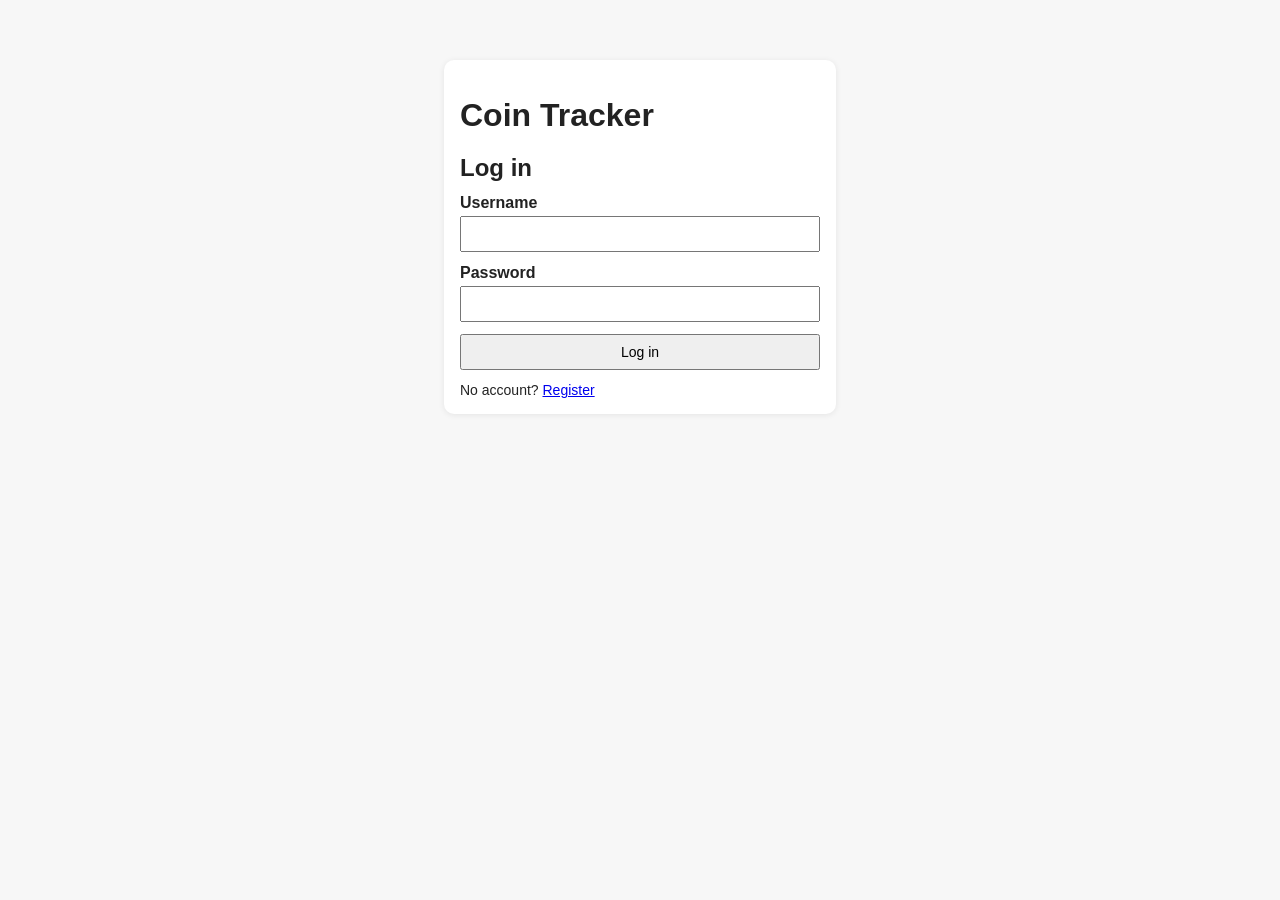
==== src/main/resources/static/admin.html @ b1e63222 "Add admin user management: list, change role, activate/deactivate Completes the ADMIN role's purpose" ====
<!DOCTYPE html>
<html lang="en">
<head>
    <meta charset="UTF-8">
    <meta name="viewport" content="width=device-width, initial-scale=1.0">
    <title>Coin Tracker - Admin</title>
    <link rel="stylesheet" href="css/app.css">
</head>
<body>
<div class="section topbar">
    <h1>Coin Tracker - Admin</h1>
    <div class="row" style="margin-bottom: 0;">
        <span class="identity" id="identity"></span>
        <a href="index.html">My collection</a>
        <button id="logoutButton">Log out</button>
    </div>
</div>

<div class="section">
    <h2>Users</h2>
    <table>
        <thead>
        <tr>
            <th>ID</th>
            <th>Username</th>
            <th>Role</th>
            <th>Active</th>
            <th>Actions</th>
        </tr>
        </thead>
        <tbody id="usersTableBody"></tbody>
    </table>
    <div id="status" class="status"></div>
</div>

<script src="js/auth.js"></script>
<script>
    const identity = document.getElementById("identity");
    const usersTableBody = document.getElementById("usersTableBody");
    const status = document.getElementById("status");

    document.getElementById("logoutButton").addEventListener("click", () => CoinAuth.logout());

    function setStatus(message, kind) {
        status.textContent = message;
        status.className = "status" + (kind ? " " + kind : "");
    }

    function handleError(error) {
        if (error.status === 401) {
            CoinAuth.redirectToLogin();
            return;
        }
        setStatus(error.message, "error");
    }

    async function loadUsers() {
        const users = await CoinAuth.fetchJson("/api/admin/users");
        usersTableBody.innerHTML = "";

        users.forEach(user => {
            const nextRole = user.role === "ADMIN" ? "USER" : "ADMIN";
            const row = document.createElement("tr");
            row.innerHTML = `
                <td>${user.userId}</td>
                <td>${user.username}</td>
                <td>${user.role}</td>
                <td>${user.active ? "yes" : "no"}</td>
                <td>
                    <button data-action="role" data-id="${user.userId}" data-value="${nextRole}">Make ${nextRole}</button>
                    <button data-action="active" data-id="${user.userId}" data-value="${!user.active}">${user.active ? "Deactivate" : "Activate"}</button>
                </td>
            `;

            row.querySelector('[data-action="role"]')
                .addEventListener("click", () => updateRole(user.userId, nextRole));
            row.querySelector('[data-action="active"]')
                .addEventListener("click", () => updateActive(user.userId, !user.active));

            usersTableBody.appendChild(row);
        });
    }

    async function updateRole(userId, role) {
        try {
            await CoinAuth.fetchJson(`/api/admin/users/${userId}/role`, {
                method: "PATCH",
                headers: { "Content-Type": "application/json" },
                body: JSON.stringify({ role })
            });
            setStatus(`Updated role for user ${userId} to ${role}.`, "success");
            await loadUsers();
        } catch (error) {
            handleError(error);
        }
    }

    async function updateActive(userId, active) {
        try {
            await CoinAuth.fetchJson(`/api/admin/users/${userId}/active`, {
                method: "PATCH",
                headers: { "Content-Type": "application/json" },
                body: JSON.stringify({ active })
            });
            setStatus(`${active ? "Activated" : "Deactivated"} user ${userId}.`, "success");
            await loadUsers();
        } catch (error) {
            handleError(error);
        }
    }

    async function initializePage() {
        let me;
        try {
            me = await CoinAuth.getMe();
        } catch (error) {
            CoinAuth.redirectToLogin();
            return;
        }

        if (me.role !== "ADMIN") {
            window.location.href = "index.html";
            return;
        }

        identity.textContent = `Signed in as ${me.username} (${me.role})`;

        try {
            await loadUsers();
        } catch (error) {
            handleError(error);
        }
    }

    initializePage();
</script>
</body>
</html>
---- src/main/resources/static/css/app.css ----
/* v0.6.2: Shared styles for Coin Tracker pages. */
body {
    font-family: Arial, sans-serif;
    margin: 24px;
    background: #f7f7f7;
    color: #222;
}

h1, h2 {
    margin-bottom: 12px;
}

.section {
    background: white;
    border-radius: 10px;
    padding: 16px;
    margin-bottom: 18px;
    box-shadow: 0 1px 6px rgba(0, 0, 0, 0.08);
}

.row {
    display: flex;
    gap: 12px;
    align-items: center;
    flex-wrap: wrap;
    margin-bottom: 12px;
}

label {
    font-weight: bold;
}

select, input, button {
    padding: 8px;
    font-size: 14px;
}

button {
    cursor: pointer;
}

table {
    width: 100%;
    border-collapse: collapse;
    background: white;
}

th, td {
    border: 1px solid #ddd;
    padding: 10px;
    text-align: left;
}

th {
    background: #efefef;
}

.small-input {
    width: 70px;
}

.status {
    margin-top: 8px;
    font-size: 14px;
}

.error {
    color: #b00020;
}

.success {
    color: #0a7a2f;
}

/* Auth pages */
.auth-card {
    max-width: 360px;
    margin: 60px auto;
}

.auth-card .field {
    display: flex;
    flex-direction: column;
    gap: 4px;
    margin-bottom: 12px;
}

.auth-card input {
    width: 100%;
    box-sizing: border-box;
}

.auth-card button {
    width: 100%;
}

.auth-links {
    margin-top: 12px;
    font-size: 14px;
}

/* Top bar */
.topbar {
    display: flex;
    justify-content: space-between;
    align-items: center;
}

.topbar .identity {
    font-size: 14px;
}

/* Progress bar */
.progress-track {
    background: #e6e6e6;
    border-radius: 6px;
    height: 22px;
    overflow: hidden;
    margin-top: 8px;
}

.progress-fill {
    background: #0a7a2f;
    height: 100%;
    width: 0;
    transition: width 0.3s ease;
}

.progress-label {
    margin-top: 6px;
    font-size: 14px;
}
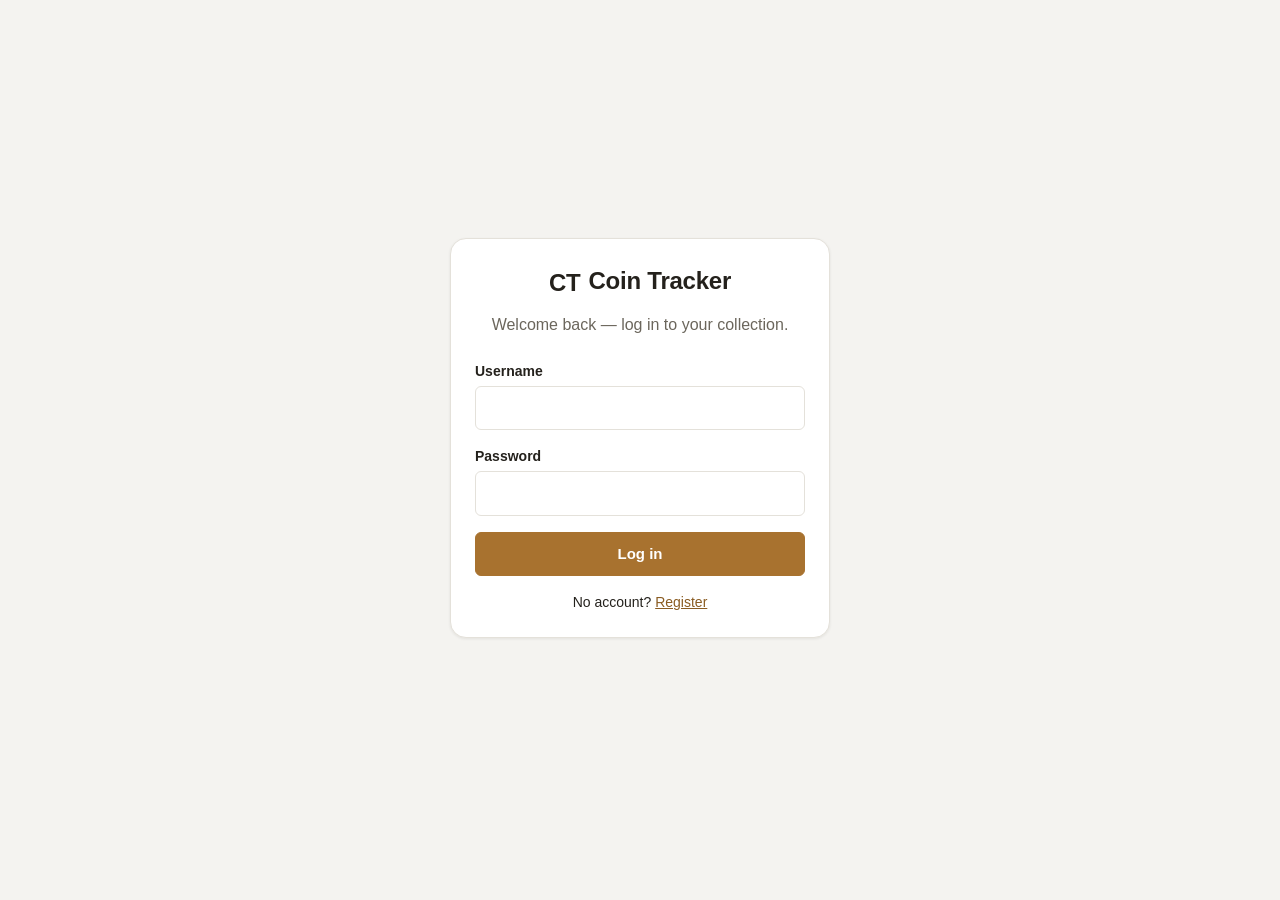
==== commit 56ad5aba: "feat: polish the admin user management page Restyle admin.html on the design system from the earlier" ====
--- a/src/main/resources/static/admin.html
+++ b/src/main/resources/static/admin.html
@@ -7,8 +7,12 @@
     <link rel="stylesheet" href="css/app.css">
 </head>
 <body>
+<div class="page">
 <div class="section topbar">
-    <h1>Coin Tracker - Admin</h1>
+    <div class="brand">
+        <span class="coin-mark">CT</span>
+        <h1>Coin Tracker &middot; Admin</h1>
+    </div>
     <div class="row" style="margin-bottom: 0;">
         <span class="identity" id="identity"></span>
         <a href="index.html">My collection</a>
@@ -18,19 +22,22 @@
 
 <div class="section">
     <h2>Users</h2>
-    <table>
-        <thead>
-        <tr>
-            <th>ID</th>
-            <th>Username</th>
-            <th>Role</th>
-            <th>Active</th>
-            <th>Actions</th>
-        </tr>
-        </thead>
-        <tbody id="usersTableBody"></tbody>
-    </table>
+    <div class="table-scroll">
+        <table>
+            <thead>
+            <tr>
+                <th>ID</th>
+                <th>Username</th>
+                <th>Role</th>
+                <th>Status</th>
+                <th></th>
+            </tr>
+            </thead>
+            <tbody id="usersTableBody"></tbody>
+        </table>
+    </div>
     <div id="status" class="status"></div>
+</div>
 </div>
 
 <script src="js/auth.js"></script>
@@ -54,28 +61,50 @@
         setStatus(error.message, "error");
     }
 
+    function escapeHtml(value) {
+        const div = document.createElement("div");
+        div.textContent = String(value);
+        return div.innerHTML;
+    }
+
     async function loadUsers() {
         const users = await CoinAuth.fetchJson("/api/admin/users");
         usersTableBody.innerHTML = "";
 
         users.forEach(user => {
+            // Only USER<->ADMIN toggle offered (no role picker) since those are the only two
+            // UserRole values. No client-side check preventing an admin from demoting/
+            // deactivating themselves or the last remaining admin — that guard lives entirely
+            // server-side in UserManagementService, which rejects the request with a 400 if
+            // it would strand the app with zero active admins. The confirm() dialogs below are
+            // just a UX guardrail against misclicks, not a security control.
             const nextRole = user.role === "ADMIN" ? "USER" : "ADMIN";
             const row = document.createElement("tr");
             row.innerHTML = `
                 <td>${user.userId}</td>
-                <td>${user.username}</td>
-                <td>${user.role}</td>
-                <td>${user.active ? "yes" : "no"}</td>
+                <td>${escapeHtml(user.username)}</td>
+                <td><span class="badge ${user.role === "ADMIN" ? "badge-admin" : "badge-user"}">${user.role}</span></td>
+                <td><span class="badge ${user.active ? "badge-owned" : "badge-inactive"}">${user.active ? "Active" : "Inactive"}</span></td>
                 <td>
                     <button data-action="role" data-id="${user.userId}" data-value="${nextRole}">Make ${nextRole}</button>
-                    <button data-action="active" data-id="${user.userId}" data-value="${!user.active}">${user.active ? "Deactivate" : "Activate"}</button>
+                    <button class="danger" data-action="active" data-id="${user.userId}" data-value="${!user.active}">${user.active ? "Deactivate" : "Activate"}</button>
                 </td>
             `;
 
             row.querySelector('[data-action="role"]')
-                .addEventListener("click", () => updateRole(user.userId, nextRole));
+                .addEventListener("click", () => {
+                    if (nextRole === "USER" && !confirm(`Demote "${user.username}" from ADMIN to USER?`)) {
+                        return;
+                    }
+                    updateRole(user.userId, nextRole);
+                });
             row.querySelector('[data-action="active"]')
-                .addEventListener("click", () => updateActive(user.userId, !user.active));
+                .addEventListener("click", () => {
+                    if (user.active && !confirm(`Deactivate "${user.username}"? They will be signed out on their next request.`)) {
+                        return;
+                    }
+                    updateActive(user.userId, !user.active);
+                });
 
             usersTableBody.appendChild(row);
         });
@@ -118,6 +147,9 @@
             return;
         }
 
+        // Client-side gate only, same as index.html's admin-link toggle — the server's
+        // class-level @PreAuthorize("hasRole('ADMIN')") on AdminUserController is what
+        // actually stops a non-admin from calling these endpoints directly.
         if (me.role !== "ADMIN") {
             window.location.href = "index.html";
             return;
--- a/src/main/resources/static/css/app.css
+++ b/src/main/resources/static/css/app.css
@@ -1,102 +1,355 @@
-/* v0.6.2: Shared styles for Coin Tracker pages. */
+/* Coin Tracker design system. One stylesheet for all pages (login/register/index/admin) since
+   there's no build step to bundle/scope styles — sections below are grouped by which page(s)
+   use them. Uses CSS custom properties so color/spacing/radius stay consistent and easy to
+   retune in one place; supports light/dark via prefers-color-scheme. */
+
+:root {
+    --color-bg: #f4f3f0;
+    --color-surface: #ffffff;
+    --color-surface-alt: #f9f8f6;
+    --color-border: #e4e1da;
+    --color-text: #24211c;
+    --color-text-muted: #6b665c;
+    --color-accent: #a8722f;
+    --color-accent-dark: #8a5c22;
+    --color-accent-contrast: #ffffff;
+    --color-success: #1f7a3f;
+    --color-success-bg: #e7f5ea;
+    --color-error: #b3261e;
+    --color-error-bg: #fbeaea;
+    --color-focus: #4f8ff0;
+
+    --radius-sm: 6px;
+    --radius-md: 10px;
+    --radius-lg: 16px;
+
+    --shadow-sm: 0 1px 3px rgba(24, 20, 10, 0.08);
+    --shadow-md: 0 4px 16px rgba(24, 20, 10, 0.10);
+
+    --space-1: 4px;
+    --space-2: 8px;
+    --space-3: 12px;
+    --space-4: 16px;
+    --space-5: 24px;
+    --space-6: 32px;
+}
+
+@media (prefers-color-scheme: dark) {
+    :root {
+        --color-bg: #17140f;
+        --color-surface: #211d16;
+        --color-surface-alt: #2a251c;
+        --color-border: #3a3325;
+        --color-text: #f3efe6;
+        --color-text-muted: #b3aa96;
+        --color-accent: #d59a4f;
+        --color-accent-dark: #e8b06a;
+        --color-accent-contrast: #201802;
+        --color-success: #6fd695;
+        --color-success-bg: #17301f;
+        --color-error: #f2938c;
+        --color-error-bg: #3a1a17;
+        --color-focus: #7fb0ff;
+    }
+}
+
+* {
+    box-sizing: border-box;
+}
+
 body {
-    font-family: Arial, sans-serif;
-    margin: 24px;
-    background: #f7f7f7;
-    color: #222;
-}
-
-h1, h2 {
-    margin-bottom: 12px;
+    font-family: -apple-system, BlinkMacSystemFont, "Segoe UI", Roboto, Helvetica, Arial, sans-serif;
+    margin: 0;
+    padding: var(--space-5);
+    background: var(--color-bg);
+    color: var(--color-text);
+    line-height: 1.5;
+    -webkit-font-smoothing: antialiased;
+}
+
+.page {
+    max-width: 1080px;
+    margin: 0 auto;
+}
+
+h1, h2, h3 {
+    margin: 0 0 var(--space-3);
+    font-weight: 700;
+    letter-spacing: -0.01em;
+}
+
+h1 {
+    font-size: 1.5rem;
+}
+
+h2 {
+    font-size: 1.125rem;
+    color: var(--color-text);
+}
+
+p {
+    margin: 0 0 var(--space-3);
+    color: var(--color-text-muted);
+}
+
+a {
+    color: var(--color-accent-dark);
 }
 
 .section {
-    background: white;
-    border-radius: 10px;
-    padding: 16px;
-    margin-bottom: 18px;
-    box-shadow: 0 1px 6px rgba(0, 0, 0, 0.08);
+    background: var(--color-surface);
+    border: 1px solid var(--color-border);
+    border-radius: var(--radius-lg);
+    padding: var(--space-5);
+    margin-bottom: var(--space-5);
+    box-shadow: var(--shadow-sm);
 }
 
 .row {
     display: flex;
-    gap: 12px;
+    gap: var(--space-3);
     align-items: center;
     flex-wrap: wrap;
-    margin-bottom: 12px;
+    margin-bottom: var(--space-3);
+}
+
+.row:last-child {
+    margin-bottom: 0;
 }
 
 label {
-    font-weight: bold;
+    font-weight: 600;
+    font-size: 0.875rem;
 }
 
 select, input, button {
-    padding: 8px;
-    font-size: 14px;
+    font: inherit;
+    font-size: 0.9375rem;
+}
+
+input, select {
+    padding: 10px 12px;
+    border: 1px solid var(--color-border);
+    border-radius: var(--radius-sm);
+    background: var(--color-surface);
+    color: var(--color-text);
+}
+
+input:focus, select:focus, button:focus-visible {
+    outline: 2px solid var(--color-focus);
+    outline-offset: 1px;
 }
 
 button {
     cursor: pointer;
+    padding: 10px 16px;
+    border-radius: var(--radius-sm);
+    border: 1px solid var(--color-border);
+    background: var(--color-surface-alt);
+    color: var(--color-text);
+    font-weight: 600;
+    transition: background-color 0.15s ease, transform 0.05s ease, opacity 0.15s ease;
+}
+
+button:hover {
+    background: var(--color-border);
+}
+
+button:active {
+    transform: translateY(1px);
+}
+
+button:disabled {
+    opacity: 0.55;
+    cursor: not-allowed;
+    transform: none;
+}
+
+button.primary {
+    background: var(--color-accent);
+    border-color: var(--color-accent);
+    color: var(--color-accent-contrast);
+}
+
+button.primary:hover {
+    background: var(--color-accent-dark);
+    border-color: var(--color-accent-dark);
+}
+
+button.danger {
+    background: var(--color-surface-alt);
+    border-color: var(--color-error);
+    color: var(--color-error);
+}
+
+button.danger:hover {
+    background: var(--color-error-bg);
+}
+
+button.link {
+    background: none;
+    border: none;
+    padding: 0;
+    color: var(--color-accent-dark);
+    font-weight: 600;
+}
+
+button.link:hover {
+    background: none;
+    text-decoration: underline;
+}
+
+.table-scroll {
+    overflow-x: auto;
+    border-radius: var(--radius-md);
+    border: 1px solid var(--color-border);
 }
 
 table {
     width: 100%;
     border-collapse: collapse;
-    background: white;
+    background: var(--color-surface);
+    min-width: 480px;
 }
 
 th, td {
-    border: 1px solid #ddd;
-    padding: 10px;
+    padding: 12px 14px;
     text-align: left;
+    border-bottom: 1px solid var(--color-border);
+    white-space: nowrap;
+}
+
+tbody tr:last-child td {
+    border-bottom: none;
+}
+
+tbody tr:hover {
+    background: var(--color-surface-alt);
 }
 
 th {
-    background: #efefef;
+    background: var(--color-surface-alt);
+    font-size: 0.8125rem;
+    text-transform: uppercase;
+    letter-spacing: 0.04em;
+    color: var(--color-text-muted);
+    font-weight: 700;
 }
 
 .small-input {
-    width: 70px;
+    width: 72px;
 }
 
 .status {
-    margin-top: 8px;
-    font-size: 14px;
-}
-
-.error {
-    color: #b00020;
-}
-
-.success {
-    color: #0a7a2f;
+    margin-top: var(--space-3);
+    font-size: 0.875rem;
+    padding: 10px 12px;
+    border-radius: var(--radius-sm);
+    display: none;
+}
+
+.status:empty {
+    display: none;
+}
+
+.status:not(:empty) {
+    display: block;
+    background: var(--color-surface-alt);
+    color: var(--color-text-muted);
+}
+
+.status.error {
+    background: var(--color-error-bg);
+    color: var(--color-error);
+}
+
+.status.success {
+    background: var(--color-success-bg);
+    color: var(--color-success);
+}
+
+.badge {
+    display: inline-flex;
+    align-items: center;
+    padding: 3px 10px;
+    border-radius: 999px;
+    font-size: 0.75rem;
+    font-weight: 700;
+    letter-spacing: 0.02em;
+}
+
+.badge-owned {
+    background: var(--color-success-bg);
+    color: var(--color-success);
+}
+
+.badge-missing {
+    background: var(--color-surface-alt);
+    color: var(--color-text-muted);
+}
+
+.badge-admin {
+    background: var(--color-accent);
+    color: var(--color-accent-contrast);
+}
+
+.badge-user {
+    background: var(--color-surface-alt);
+    color: var(--color-text-muted);
+}
+
+.badge-inactive {
+    background: var(--color-error-bg);
+    color: var(--color-error);
+}
+
+.empty-state {
+    padding: var(--space-6) var(--space-4);
+    text-align: center;
+    color: var(--color-text-muted);
 }
 
 /* Auth pages */
+.auth-shell {
+    min-height: calc(100vh - 2 * var(--space-5));
+    display: flex;
+    align-items: center;
+    justify-content: center;
+}
+
 .auth-card {
-    max-width: 360px;
-    margin: 60px auto;
+    width: 100%;
+    max-width: 380px;
+}
+
+.auth-card h1 {
+    text-align: center;
+}
+
+.auth-card .subtitle {
+    text-align: center;
+    margin-bottom: var(--space-5);
 }
 
 .auth-card .field {
     display: flex;
     flex-direction: column;
-    gap: 4px;
-    margin-bottom: 12px;
+    gap: var(--space-1);
+    margin-bottom: var(--space-4);
 }
 
 .auth-card input {
     width: 100%;
-    box-sizing: border-box;
-}
-
-.auth-card button {
+}
+
+.auth-card button[type="submit"] {
     width: 100%;
 }
 
 .auth-links {
-    margin-top: 12px;
-    font-size: 14px;
+    margin-top: var(--space-4);
+    font-size: 0.875rem;
+    text-align: center;
 }
 
 /* Top bar */
@@ -104,29 +357,105 @@
     display: flex;
     justify-content: space-between;
     align-items: center;
+    flex-wrap: wrap;
+    gap: var(--space-3);
+}
+
+.topbar .brand {
+    display: flex;
+    align-items: center;
+    gap: var(--space-2);
+}
+
+.topbar .brand .coin-mark {
+    width: 32px;
+    height: 32px;
+    border-radius: 50%;
+    background: linear-gradient(145deg, var(--color-accent), var(--color-accent-dark));
+    display: inline-flex;
+    align-items: center;
+    justify-content: center;
+    color: var(--color-accent-contrast);
+    font-weight: 800;
+    font-size: 0.875rem;
+    flex-shrink: 0;
 }
 
 .topbar .identity {
-    font-size: 14px;
-}
-
-/* Progress bar */
+    font-size: 0.875rem;
+    color: var(--color-text-muted);
+}
+
+/* Progress */
 .progress-track {
-    background: #e6e6e6;
-    border-radius: 6px;
-    height: 22px;
+    background: var(--color-surface-alt);
+    border: 1px solid var(--color-border);
+    border-radius: 999px;
+    height: 20px;
     overflow: hidden;
-    margin-top: 8px;
+    margin-top: var(--space-2);
 }
 
 .progress-fill {
-    background: #0a7a2f;
+    background: linear-gradient(90deg, var(--color-accent), var(--color-accent-dark));
     height: 100%;
     width: 0;
-    transition: width 0.3s ease;
+    transition: width 0.4s ease;
 }
 
 .progress-label {
-    margin-top: 6px;
-    font-size: 14px;
-}
+    margin-top: var(--space-2);
+    font-size: 0.875rem;
+    color: var(--color-text-muted);
+}
+
+/* Filter bar (collection page) */
+.filter-bar {
+    display: flex;
+    gap: var(--space-3);
+    flex-wrap: wrap;
+    align-items: center;
+    margin-bottom: var(--space-4);
+}
+
+.filter-bar input[type="search"] {
+    flex: 1;
+    min-width: 180px;
+}
+
+.filter-tabs {
+    display: inline-flex;
+    border: 1px solid var(--color-border);
+    border-radius: var(--radius-sm);
+    overflow: hidden;
+}
+
+.filter-tabs button {
+    border: none;
+    border-radius: 0;
+    background: var(--color-surface);
+}
+
+.filter-tabs button + button {
+    border-left: 1px solid var(--color-border);
+}
+
+.filter-tabs button.active {
+    background: var(--color-accent);
+    color: var(--color-accent-contrast);
+}
+
+@media (max-width: 640px) {
+    body {
+        padding: var(--space-3);
+    }
+
+    .section {
+        padding: var(--space-4);
+        border-radius: var(--radius-md);
+    }
+
+    th, td {
+        padding: 10px;
+    }
+}
